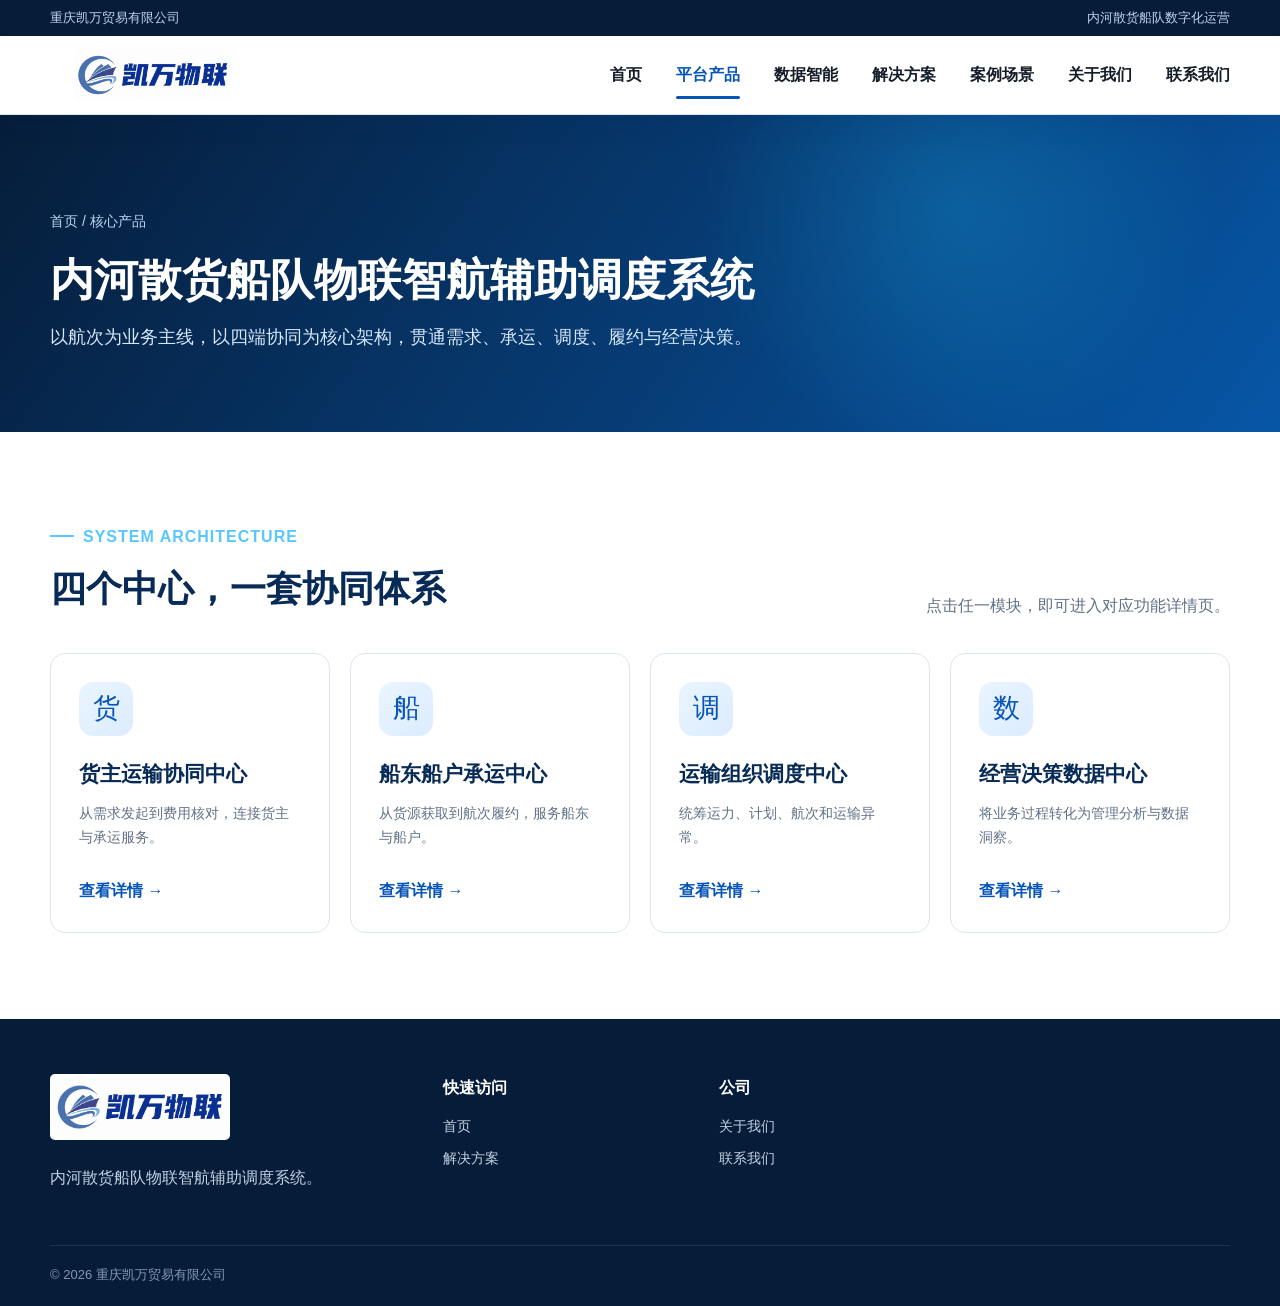
==== product.html @ b3ddea69 "Initial commit" ====
<!doctype html><html lang="zh-CN"><head><meta charset="utf-8"><meta name="viewport" content="width=device-width,initial-scale=1"><title>平台产品｜凯万物联</title><link rel="stylesheet" href="assets/style.css"></head><body data-page="product"><div class="topbar"><div class="wrap"><span>重庆凯万贸易有限公司</span><span>内河散货船队数字化运营</span></div></div><header class="header"><div class="wrap nav"><a class="logo" href="index.html"><img src="assets/logo.png" alt="凯万"></a><nav class="links"><a data-nav="home" href="index.html">首页</a><a data-nav="product" href="product.html">平台产品</a><a data-nav="data" href="data.html">数据智能</a><a data-nav="solutions" href="solutions.html">解决方案</a><a data-nav="cases" href="cases.html">案例场景</a><a data-nav="about" href="about.html">关于我们</a><a data-nav="contact" href="contact.html">联系我们</a></nav><a class="nav-cta" href="contact.html">预约系统演示</a></div></header><main><section class="page-hero"><div class="wrap"><div class="crumb"><a href="index.html">首页</a> / 核心产品</div><h1>内河散货船队物联智航辅助调度系统</h1><p>以航次为业务主线，以四端协同为核心架构，贯通需求、承运、调度、履约与经营决策。</p></div></section><section><div class="wrap"><div class="section-head"><div><span class="eyebrow">SYSTEM ARCHITECTURE</span><h2>四个中心，一套协同体系</h2></div><p>点击任一模块，即可进入对应功能详情页。</p></div><div class="cards"><a class="card" href="shipper.html"><span class="icon">货</span><h3>货主运输协同中心</h3><p>从需求发起到费用核对，连接货主与承运服务。</p><span class="more">查看详情 →</span></a><a class="card" href="shipowner.html"><span class="icon">船</span><h3>船东船户承运中心</h3><p>从货源获取到航次履约，服务船东与船户。</p><span class="more">查看详情 →</span></a><a class="card" href="dispatch.html"><span class="icon">调</span><h3>运输组织调度中心</h3><p>统筹运力、计划、航次和运输异常。</p><span class="more">查看详情 →</span></a><a class="card" href="decision.html"><span class="icon">数</span><h3>经营决策数据中心</h3><p>将业务过程转化为管理分析与数据洞察。</p><span class="more">查看详情 →</span></a></div></div></section></main><footer class="footer"><div class="wrap"><div class="footer-grid"><div><img src="assets/logo.png" alt="凯万"><p>内河散货船队物联智航辅助调度系统。</p></div><div><h4>快速访问</h4><a href="index.html">首页</a><a href="solutions.html">解决方案</a></div><div><h4>公司</h4><a href="about.html">关于我们</a><a href="contact.html">联系我们</a></div></div><div class="copyright">© <span data-year></span> 重庆凯万贸易有限公司</div></div></footer><script src="assets/app.js"></script></body></html>
---- assets/style.css ----
:root{--blue:#0754b8;--navy:#072a56;--cyan:#18a8e5;--ink:#13233a;--muted:#617086;--line:#dce6f0;--bg:#f4f8fc;--white:#fff;--shadow:0 18px 50px rgba(7,42,86,.12)}
*{box-sizing:border-box}html{scroll-behavior:smooth}body{margin:0;font-family:"Microsoft YaHei","PingFang SC",Arial,sans-serif;color:var(--ink);background:#fff;line-height:1.7}a{text-decoration:none;color:inherit}img{max-width:100%}.wrap{width:min(1180px,calc(100% - 40px));margin:auto}
.topbar{background:#061d3a;color:#bed4ef;font-size:13px}.topbar .wrap{height:36px;display:flex;align-items:center;justify-content:space-between}.header{position:sticky;top:0;z-index:20;background:#fff;border-bottom:1px solid #dce6f0;box-shadow:0 8px 25px rgba(7,42,86,.08)}.nav{height:78px;display:flex;align-items:center;gap:22px}.logo{display:flex;align-items:center;margin-right:auto;background:#fff;border-radius:5px;padding:2px 8px}.logo img{width:190px;height:52px;object-fit:contain}.links{display:flex;align-items:center;gap:34px;height:100%}.links a{height:100%;display:flex;align-items:center;font-size:16px;font-weight:700;color:#151d29;position:relative;white-space:nowrap}.links a:hover,.links a.active{color:#0754b8}.links a.active:after{content:"";position:absolute;left:0;right:0;bottom:15px;height:3px;background:#0754b8;border-radius:2px}.nav-cta,.btn{display:inline-flex;align-items:center;justify-content:center;gap:8px;border-radius:7px;padding:11px 20px;font-weight:700;transition:.2s}.nav-cta{display:none}.btn.primary{color:#fff;background:linear-gradient(135deg,var(--blue),#0d7bd8);box-shadow:0 8px 18px rgba(7,84,184,.22)}.btn.ghost{border:1px solid #b9cbe0;color:var(--navy);background:#fff}.btn:hover{transform:translateY(-2px)}
.hero{min-height:650px;color:#fff;position:relative;overflow:hidden;background:radial-gradient(circle at 78% 35%,rgba(24,168,229,.28),transparent 28%),linear-gradient(120deg,#041c38 0%,#073f82 62%,#0879bc 100%)}.hero:before{content:"";position:absolute;inset:0;background-image:linear-gradient(rgba(255,255,255,.04) 1px,transparent 1px),linear-gradient(90deg,rgba(255,255,255,.04) 1px,transparent 1px);background-size:48px 48px;mask-image:linear-gradient(to right,transparent,#000)}.hero .wrap{position:relative;min-height:650px;display:grid;grid-template-columns:1.15fr .85fr;align-items:center;gap:70px}.eyebrow{display:inline-flex;align-items:center;gap:9px;color:#58c7ff;font-weight:700;letter-spacing:1px}.eyebrow:before{content:"";width:24px;height:2px;background:currentColor}.hero h1{font-size:50px;line-height:1.22;margin:20px 0 22px;letter-spacing:1px}.hero p{font-size:18px;color:#d9e9fa;max-width:720px}.actions{display:flex;gap:14px;margin-top:34px}.hero-panel{position:relative;background:rgba(255,255,255,.09);border:1px solid rgba(255,255,255,.2);border-radius:22px;padding:28px;box-shadow:0 30px 70px rgba(0,0,0,.2);backdrop-filter:blur(12px)}.radar{height:310px;border-radius:16px;background:radial-gradient(circle at center,transparent 19%,rgba(99,205,255,.16) 20%,transparent 21%,transparent 39%,rgba(99,205,255,.14) 40%,transparent 41%,transparent 59%,rgba(99,205,255,.12) 60%,transparent 61%),linear-gradient(rgba(255,255,255,.07) 1px,transparent 1px),linear-gradient(90deg,rgba(255,255,255,.07) 1px,transparent 1px);background-size:auto,38px 38px,38px 38px;position:relative}.ship{position:absolute;left:55%;top:48%;transform:translate(-50%,-50%) rotate(-12deg);font-size:58px;filter:drop-shadow(0 8px 15px rgba(0,0,0,.25))}.pulse{position:absolute;width:18px;height:18px;border-radius:50%;background:#5be4ff;box-shadow:0 0 0 13px rgba(91,228,255,.14);animation:pulse 2s infinite}.p1{left:22%;top:32%}.p2{right:16%;bottom:24%}.p3{left:38%;bottom:13%}@keyframes pulse{50%{box-shadow:0 0 0 23px rgba(91,228,255,0)}}
section{padding:86px 0}.section-head{display:flex;align-items:end;justify-content:space-between;gap:30px;margin-bottom:34px}.section-head h2{font-size:36px;margin:8px 0 0;color:var(--navy)}.section-head p{max-width:620px;color:var(--muted);margin:0}.cards{display:grid;grid-template-columns:repeat(4,1fr);gap:20px}.card{display:flex;flex-direction:column;border:1px solid var(--line);border-radius:15px;padding:28px;background:#fff;transition:.25s;min-height:280px}.card:hover{transform:translateY(-7px);box-shadow:var(--shadow);border-color:#a8d4f5}.icon{width:54px;height:54px;border-radius:14px;display:grid;place-items:center;background:linear-gradient(135deg,#e9f5ff,#dcecff);color:var(--blue);font-size:27px}.card h3{font-size:21px;margin:20px 0 10px;color:var(--navy)}.card p{font-size:14px;color:var(--muted);margin:0 0 20px}.more{margin-top:auto;color:var(--blue);font-weight:700}.flow{background:var(--bg)}.flowline{display:grid;grid-template-columns:repeat(7,1fr);gap:8px;align-items:center}.flow-step{text-align:center;background:#fff;border:1px solid var(--line);padding:22px 10px;border-radius:12px;font-weight:700;color:var(--navy);position:relative}.flow-step:not(:last-child):after{content:"→";position:absolute;right:-15px;top:50%;transform:translateY(-50%);z-index:2;color:var(--cyan);font-size:20px}.number{display:block;color:var(--cyan);font-size:12px;margin-bottom:7px}.split{display:grid;grid-template-columns:1fr 1fr;gap:70px;align-items:center}.visual{min-height:420px;border-radius:22px;background:linear-gradient(145deg,#082f62,#087bb9);padding:30px;color:#fff;box-shadow:var(--shadow)}.metric-grid{display:grid;grid-template-columns:1fr 1fr;gap:16px;margin-top:35px}.metric{padding:22px;border:1px solid rgba(255,255,255,.18);background:rgba(255,255,255,.08);border-radius:12px}.metric strong{display:block;font-size:28px;color:#72ddff}.list{padding:0;list-style:none}.list li{margin:14px 0;padding-left:28px;position:relative}.list li:before{content:"✓";position:absolute;left:0;color:var(--blue);font-weight:bold}.cta{background:linear-gradient(120deg,#062e61,#0878bc);color:#fff;border-radius:22px;padding:44px 52px;display:flex;justify-content:space-between;align-items:center;gap:30px}.cta h2{margin:0 0 8px;font-size:30px}.cta p{margin:0;color:#d2e6f8}
.page-hero{padding:95px 0 80px;color:#fff;background:radial-gradient(circle at 75% 30%,rgba(27,170,229,.28),transparent 26%),linear-gradient(125deg,#061d3a,#0756a6)}.crumb{font-size:14px;color:#bbd8f4;margin-bottom:18px}.page-hero h1{font-size:44px;line-height:1.25;margin:0 0 15px}.page-hero p{font-size:18px;color:#d6e8fa;max-width:760px;margin:0}.module-layout{display:grid;grid-template-columns:260px 1fr;gap:48px}.side{position:sticky;top:105px;align-self:start;border:1px solid var(--line);border-radius:14px;padding:12px;background:#fff}.side a{display:block;padding:13px 15px;border-radius:8px;font-weight:600;color:#4d6078}.side a:hover,.side a.active{background:#eaf4ff;color:var(--blue)}.content h2{font-size:32px;color:var(--navy);margin-top:0}.feature-grid{display:grid;grid-template-columns:1fr 1fr;gap:18px;margin:30px 0}.feature{padding:24px;border:1px solid var(--line);border-radius:12px;background:#fff}.feature h3{margin:0 0 8px;color:var(--navy)}.feature p{margin:0;color:var(--muted);font-size:14px}.module-nav{display:flex;justify-content:space-between;gap:15px;margin-top:45px;padding-top:28px;border-top:1px solid var(--line)}.footer{background:#061d3a;color:#c4d3e4;padding:55px 0 20px}.footer-grid{display:grid;grid-template-columns:1.5fr repeat(3,1fr);gap:40px}.footer img{width:180px;background:#fff;border-radius:5px;padding:4px}.footer h4{color:#fff;margin:0 0 14px}.footer a{display:block;margin:8px 0;color:#c4d3e4;font-size:14px}.copyright{border-top:1px solid rgba(255,255,255,.1);margin-top:38px;padding-top:18px;font-size:13px;color:#8299b3}.mobile{display:none}
@media(max-width:1100px){.links{gap:18px}.links a{font-size:14px}.logo img{width:145px}}
@media(max-width:900px){.links{display:none}.mobile{display:block}.hero .wrap,.split{grid-template-columns:1fr}.hero .wrap{padding:80px 0}.hero-panel{display:none}.hero h1{font-size:38px}.cards{grid-template-columns:1fr 1fr}.flowline{grid-template-columns:1fr}.flow-step:not(:last-child):after{content:"↓";top:auto;right:50%;bottom:-20px}.module-layout{grid-template-columns:1fr}.side{position:static;display:grid;grid-template-columns:1fr 1fr}.footer-grid{grid-template-columns:1fr 1fr}}
@media(max-width:560px){.wrap{width:min(100% - 28px,1180px)}.topbar{display:none}.nav{height:66px}.logo img{width:145px}.nav-cta{display:none}.hero h1,.page-hero h1{font-size:31px}.hero{min-height:auto}.hero .wrap{min-height:590px}.actions{flex-direction:column;align-items:flex-start}.cards,.feature-grid,.metric-grid,.footer-grid{grid-template-columns:1fr}.section-head{display:block}.flowline{grid-template-columns:1fr}.cta{padding:32px 25px;display:block}.cta .btn{margin-top:20px}.side{grid-template-columns:1fr}.module-nav{flex-direction:column}}
.decision-hero{padding:48px 0;background:radial-gradient(circle at 72% 35%,rgba(29,151,229,.32),transparent 34%),linear-gradient(125deg,#061d3a,#0756a6)}
.decision-hero-grid{display:grid;grid-template-columns:minmax(360px,.72fr) minmax(0,1.4fr);align-items:center;gap:42px}
.decision-hero-copy{position:relative;z-index:2}
.decision-hero-media{margin:0;width:100%;justify-self:end}
.decision-hero-media img{display:block;width:100%;max-height:430px;object-fit:contain;border:1px solid rgba(94,203,255,.38);border-radius:14px;box-shadow:0 24px 60px rgba(0,18,42,.42)}
@media(max-width:1100px){.decision-hero-grid{grid-template-columns:.8fr 1.2fr;gap:28px}.decision-hero-media img{max-height:360px}}
@media(max-width:900px){.decision-hero-grid{grid-template-columns:1fr}.decision-hero-media{margin-top:12px}.decision-hero-media img{max-height:none}}
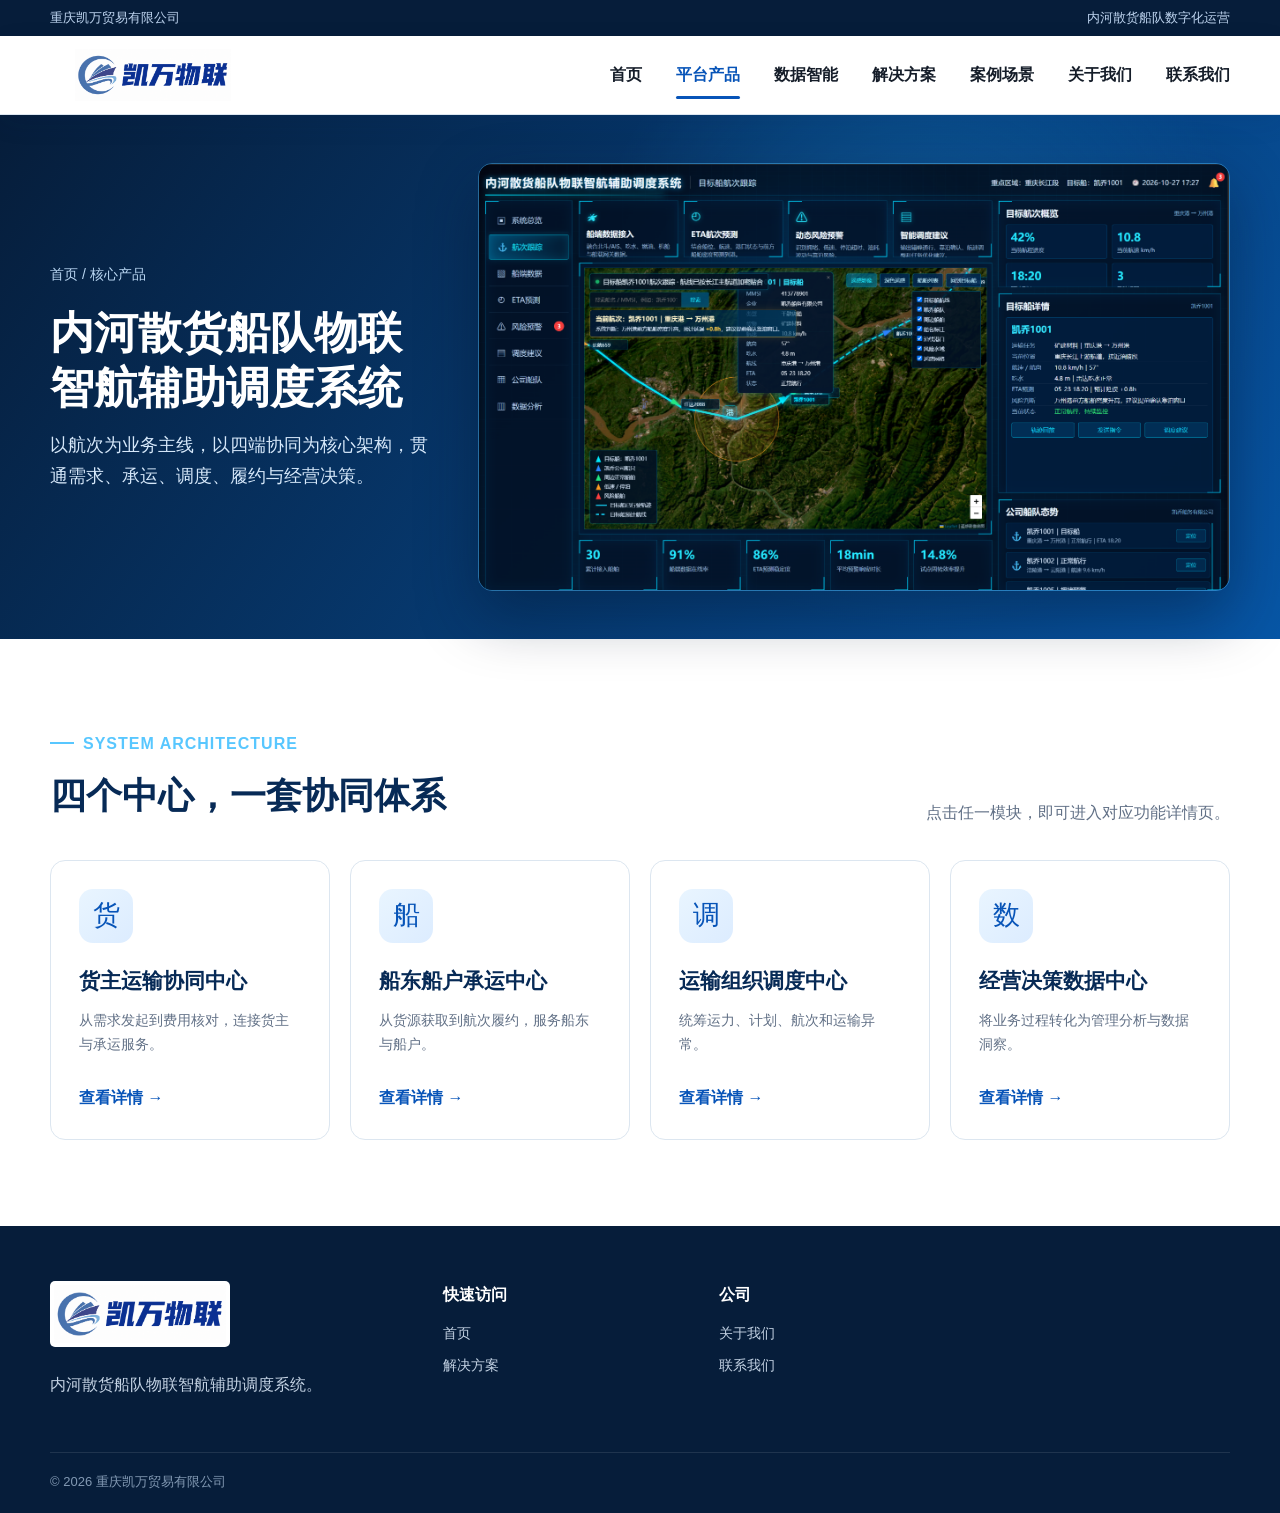
==== commit b08bda71: "Update product.html" ====
--- a/product.html
+++ b/product.html
@@ -1,2 +1,3 @@
-<!doctype html><html lang="zh-CN"><head><meta charset="utf-8"><meta name="viewport" content="width=device-width,initial-scale=1"><title>平台产品｜凯万物联</title><link rel="stylesheet" href="assets/style.css"></head><body data-page="product"><div class="topbar"><div class="wrap"><span>重庆凯万贸易有限公司</span><span>内河散货船队数字化运营</span></div></div><header class="header"><div class="wrap nav"><a class="logo" href="index.html"><img src="assets/logo.png" alt="凯万"></a><nav class="links"><a data-nav="home" href="index.html">首页</a><a data-nav="product" href="product.html">平台产品</a><a data-nav="data" href="data.html">数据智能</a><a data-nav="solutions" href="solutions.html">解决方案</a><a data-nav="cases" href="cases.html">案例场景</a><a data-nav="about" href="about.html">关于我们</a><a data-nav="contact" href="contact.html">联系我们</a></nav><a class="nav-cta" href="contact.html">预约系统演示</a></div></header><main><section class="page-hero"><div class="wrap"><div class="crumb"><a href="index.html">首页</a> / 核心产品</div><h1>内河散货船队物联智航辅助调度系统</h1><p>以航次为业务主线，以四端协同为核心架构，贯通需求、承运、调度、履约与经营决策。</p></div></section><section><div class="wrap"><div class="section-head"><div><span class="eyebrow">SYSTEM ARCHITECTURE</span><h2>四个中心，一套协同体系</h2></div><p>点击任一模块，即可进入对应功能详情页。</p></div><div class="cards"><a class="card" href="shipper.html"><span class="icon">货</span><h3>货主运输协同中心</h3><p>从需求发起到费用核对，连接货主与承运服务。</p><span class="more">查看详情 →</span></a><a class="card" href="shipowner.html"><span class="icon">船</span><h3>船东船户承运中心</h3><p>从货源获取到航次履约，服务船东与船户。</p><span class="more">查看详情 →</span></a><a class="card" href="dispatch.html"><span class="icon">调</span><h3>运输组织调度中心</h3><p>统筹运力、计划、航次和运输异常。</p><span class="more">查看详情 →</span></a><a class="card" href="decision.html"><span class="icon">数</span><h3>经营决策数据中心</h3><p>将业务过程转化为管理分析与数据洞察。</p><span class="more">查看详情 →</span></a></div></div></section></main><footer class="footer"><div class="wrap"><div class="footer-grid"><div><img src="assets/logo.png" alt="凯万"><p>内河散货船队物联智航辅助调度系统。</p></div><div><h4>快速访问</h4><a href="index.html">首页</a><a href="solutions.html">解决方案</a></div><div><h4>公司</h4><a href="about.html">关于我们</a><a href="contact.html">联系我们</a></div></div><div class="copyright">© <span data-year></span> 重庆凯万贸易有限公司</div></div></footer><script src="assets/app.js"></script></body></html>
+<!doctype html><html lang="zh-CN"><head><meta charset="utf-8"><meta name="viewport" content="width=device-width,initial-scale=1"><title>平台产品｜凯万物联</title><link rel="stylesheet" href="assets/style.css"></head><body data-page="product"><div class="topbar"><div class="wrap"><span>重庆凯万贸易有限公司</span><span>内河散货船队数字化运营</span></div></div><header class="header"><div class="wrap nav"><a class="logo" href="index.html"><img src="assets/logo.png" alt="凯万"></a><nav class="links"><a data-nav="home" href="index.html">首页</a><a data-nav="product" href="product.html">平台产品</a><a data-nav="data" href="data.html">数据智能</a><a data-nav="solutions" href="solutions.html">解决方案</a><a data-nav="cases" href="cases.html">案例场景</a><a data-nav="about" href="about.html">关于我们</a><a data-nav="contact" href="contact.html">联系我们</a></nav><a class="nav-cta" href="contact.html">预约系统演示</a></div></header><main><section class="page-hero decision-hero"><div class="wrap decision-hero-grid"><div class="decision-hero-copy"><div class="crumb"><a href="index.html">首页</a> / 核心产品</div><h1>内河散货船队物联智航辅助调度系统</h1><p>以航次为业务主线，以四端协同为核心架构，贯通需求、承运、调度、履约与经营决策。</p></div><figure class="decision-hero-media"><img src="assets/decision-dashboard.png" alt="内河散货船队物联智航辅助调度系统界面"></figure></div></section><section><div class="wrap"><div class="section-head"><div><span class="eyebrow">SYSTEM ARCHITECTURE</span><h2>四个中心，一套协同体系</h2></div><p>点击任一模块，即可进入对应功能详情页。</p></div><div class="cards"><a class="card" href="shipper.html"><span class="icon">货</span><h3>货主运输协同中心</h3><p>从需求发起到费用核对，连接货主与承运服务。</p><span class="more">查看详情 →</span></a><a class="card" href="shipowner.html"><span class="icon">船</span><h3>船东船户承运中心</h3><p>从货源获取到航次履约，服务船东与船户。</p><span class="more">查看详情 →</span></a><a class="card" href="dispatch.html"><span class="icon">调</span><h3>运输组织调度中心</h3><p>统筹运力、计划、航次和运输异常。</p><span class="more">查看详情 →</span></a><a class="card" href="decision.html"><span class="icon">数</span><h3>经营决策数据中心</h3><p>将业务过程转化为管理分析与数据洞察。</p><span class="more">查看详情 →</span></a></div></div></section></main><footer class="footer"><div class="wrap"><div class="footer-grid"><div><img src="assets/logo.png" alt="凯万"><p>内河散货船队物联智航辅助调度系统。</p></div><div><h4>快速访问</h4><a href="index.html">首页</a><a href="solutions.html">解决方案</a></div><div><h4>公司</h4><a href="about.html">关于我们</a><a href="contact.html">联系我们</a></div></div><div class="copyright">© <span data-year></span> 重庆凯万贸易有限公司</div></div></footer><script src="assets/app.js"></script></body></html>
 
+
